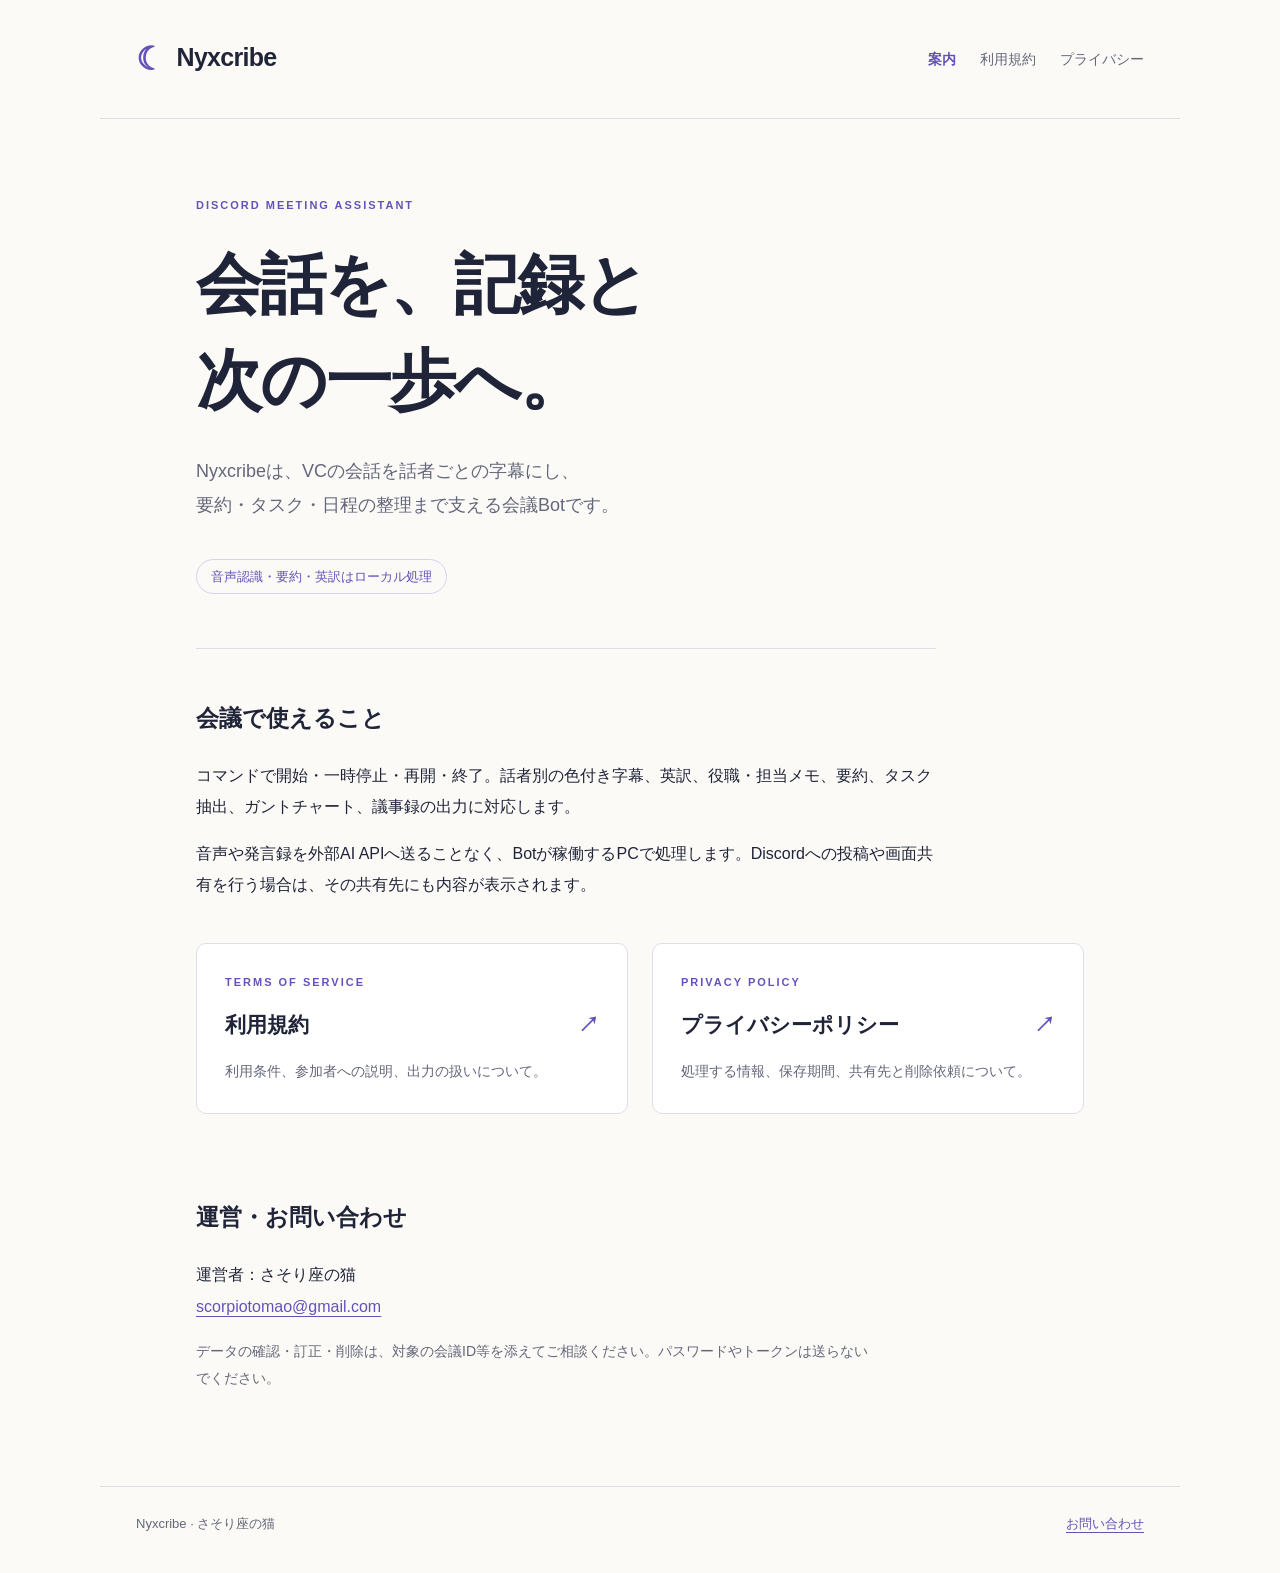
==== index.html @ 8d3084c2 "Publish Nyxcribe terms and privacy policy" ====
<!doctype html><html lang="ja"><head><meta charset="utf-8"><meta name="viewport" content="width=device-width,initial-scale=1"><meta name="description" content="Nyxcribeのサービス案内・利用規約・プライバシーポリシー。"><meta name="referrer" content="no-referrer"><title>会話を、記録と次の一歩へ — Nyxcribe</title><link rel="stylesheet" href="./style.css"></head><body><a class="skip" href="#main">本文へ</a><header><a class="brand" href="./index.html"><span class="moon" aria-hidden="true">☾</span> Nyxcribe</a><nav aria-label="メインナビゲーション"><a href="./index.html" aria-current="page">案内</a><a href="./terms.html">利用規約</a><a href="./privacy.html">プライバシー</a></nav></header><main id="main"><section class="hero"><div class="eyebrow">DISCORD MEETING ASSISTANT</div><h1>会話を、記録と<br>次の一歩へ。</h1><p class="lead">Nyxcribeは、VCの会話を話者ごとの字幕にし、<br>要約・タスク・日程の整理まで支える会議Botです。</p><p class="badge">音声認識・要約・英訳はローカル処理</p></section><section class="intro"><h2>会議で使えること</h2><p>コマンドで開始・一時停止・再開・終了。話者別の色付き字幕、英訳、役職・担当メモ、要約、タスク抽出、ガントチャート、議事録の出力に対応します。</p><p>音声や発言録を外部AI APIへ送ることなく、Botが稼働するPCで処理します。Discordへの投稿や画面共有を行う場合は、その共有先にも内容が表示されます。</p></section><section class="documents"><a class="document" href="./terms.html"><span class="eyebrow">TERMS OF SERVICE</span><h2>利用規約 <span aria-hidden="true">↗</span></h2><p>利用条件、参加者への説明、出力の扱いについて。</p></a><a class="document" href="./privacy.html"><span class="eyebrow">PRIVACY POLICY</span><h2>プライバシーポリシー <span aria-hidden="true">↗</span></h2><p>処理する情報、保存期間、共有先と削除依頼について。</p></a></section><section class="contact"><h2>運営・お問い合わせ</h2><p>運営者：さそり座の猫<br><a href="mailto:scorpiotomao@gmail.com">scorpiotomao@gmail.com</a></p><p class="small">データの確認・訂正・削除は、対象の会議ID等を添えてご相談ください。パスワードやトークンは送らないでください。</p></section></main><footer><span>Nyxcribe · さそり座の猫</span><a href="mailto:scorpiotomao@gmail.com">お問い合わせ</a></footer></body></html>
---- style.css ----
:root{color-scheme:light;--ink:#202438;--muted:#64677a;--purple:#6552b9;--line:#dedee8;--paper:#fbfaf7}*{box-sizing:border-box}body{margin:0;background:var(--paper);color:var(--ink);font:16px/1.95 "Segoe UI","Yu Gothic UI",Meiryo,sans-serif}a{color:var(--purple);text-underline-offset:4px}a:focus-visible{outline:3px solid #9b8de1;outline-offset:5px}.skip{position:absolute;left:12px;top:-80px;background:white;padding:8px}.skip:focus{top:12px}header{max-width:1080px;margin:auto;padding:28px 36px;display:flex;align-items:center;justify-content:space-between;border-bottom:1px solid var(--line);gap:24px}.brand{font-size:25px;font-weight:700;letter-spacing:-.7px;text-decoration:none;color:var(--ink);white-space:nowrap}.moon{color:var(--purple);font-size:32px;vertical-align:middle;margin-right:6px}nav{display:flex;gap:24px;font-size:14px}nav a{color:var(--muted);text-decoration:none}nav a[aria-current]{color:var(--purple);font-weight:700}main{max-width:960px;margin:0 auto;padding:64px 36px 80px}.eyebrow{display:block;font-size:11px;letter-spacing:2px;font-weight:700;color:var(--purple)}h1{font-size:clamp(30px,4.2vw,48px);line-height:1.45;letter-spacing:-.03em;margin:14px 0 34px}article{max-width:760px}article h2{font-size:21px;line-height:1.6;margin:42px 0 14px;border-top:1px solid var(--line);padding-top:24px}article p{margin:14px 0}article ul{padding-left:24px}article li{margin:8px 0}article>p:first-child{color:var(--muted);font-size:14px}p{overflow-wrap:anywhere}.hero{padding:12px 0 54px}.hero h1{font-size:clamp(40px,6vw,66px);margin-top:20px;margin-bottom:26px}.lead{font-size:18px;color:var(--muted);line-height:1.9}.badge{display:inline-block;font-size:13px;color:var(--purple);border:1px solid #d9d2ef;border-radius:30px;padding:4px 14px;margin:18px 0 0}.intro{max-width:740px;border-top:1px solid var(--line);padding-top:28px}.intro h2,.contact h2{font-size:23px}.documents{display:grid;grid-template-columns:1fr 1fr;gap:24px;margin:42px 0}.document{display:block;border:1px solid var(--line);background:#fff;padding:28px;text-decoration:none;color:var(--ink);border-radius:10px;transition:border-color .15s}.document:hover{border-color:var(--purple)}.document h2{font-size:21px;margin:12px 0}.document h2 span{float:right;color:var(--purple)}.document p{color:var(--muted);font-size:14px;margin:0}.contact{padding-top:20px}.small{font-size:14px;color:var(--muted);max-width:680px}footer{max-width:1080px;margin:auto;border-top:1px solid var(--line);padding:24px 36px 36px;display:flex;justify-content:space-between;gap:18px;color:var(--muted);font-size:13px}@media(max-width:680px){header{padding:18px 22px;align-items:flex-start;flex-direction:column;gap:12px}nav{gap:20px;font-size:13px}main{padding:40px 22px 56px}.documents{grid-template-columns:1fr;gap:16px}.document{padding:24px}.hero{padding-bottom:32px}.lead{font-size:16px}.lead br{display:none}footer{padding:22px;flex-direction:column;gap:4px}article h2{font-size:19px}h1{overflow-wrap:anywhere}}@media(prefers-reduced-motion:reduce){*{transition:none!important}}@media print{header nav,.skip{display:none}body{background:white;color:black}main{max-width:none;padding:20px}article{max-width:none}a{color:inherit}footer{margin-top:25px}}
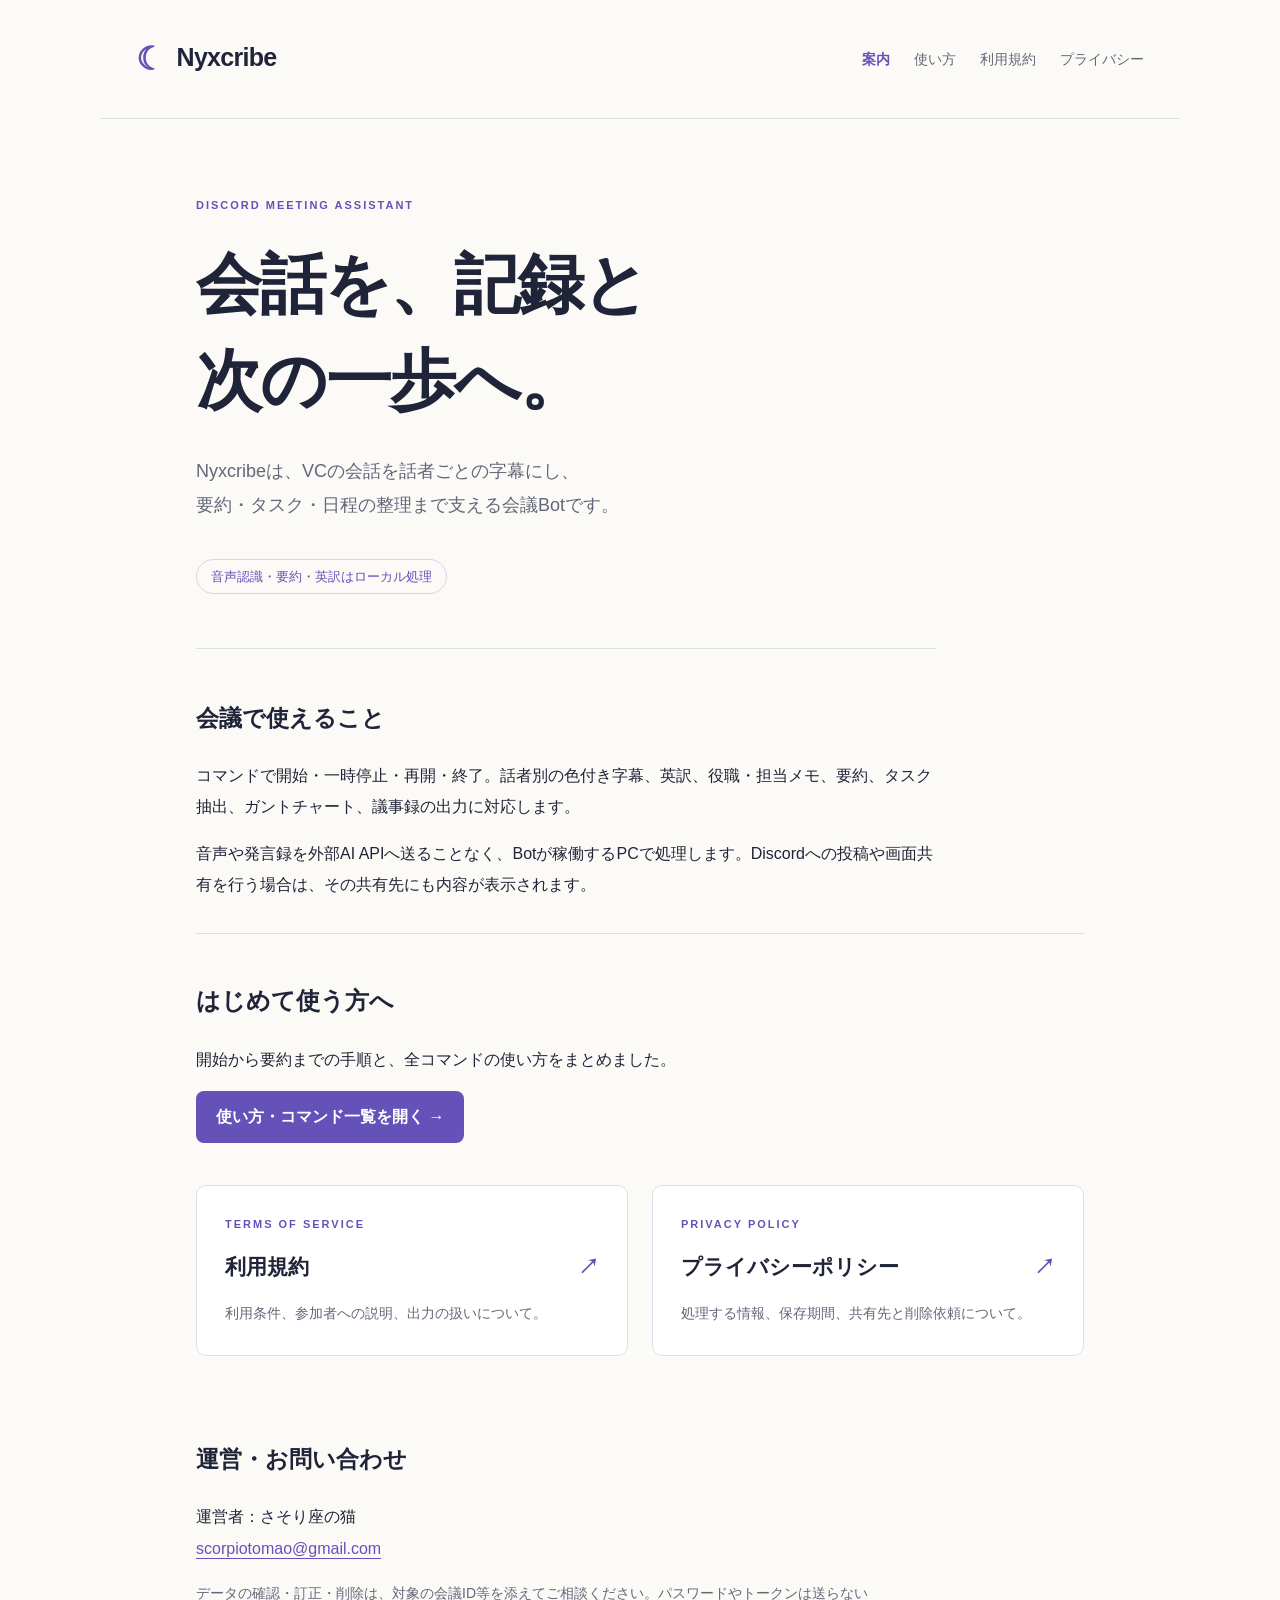
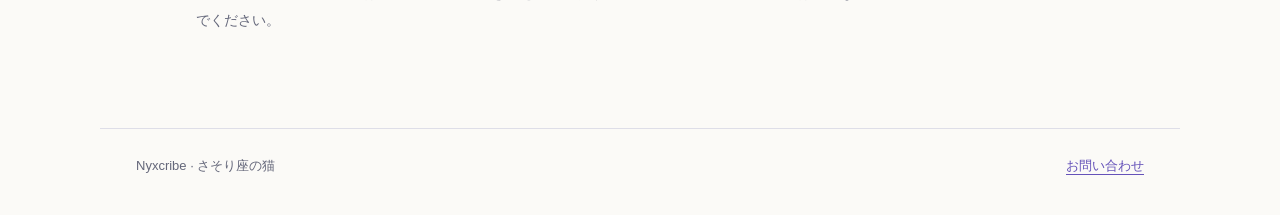
==== commit 69e01e0c: "Add usage guide and command reference" ====
--- a/index.html
+++ b/index.html
@@ -1 +1 @@
-<!doctype html><html lang="ja"><head><meta charset="utf-8"><meta name="viewport" content="width=device-width,initial-scale=1"><meta name="description" content="Nyxcribeのサービス案内・利用規約・プライバシーポリシー。"><meta name="referrer" content="no-referrer"><title>会話を、記録と次の一歩へ — Nyxcribe</title><link rel="stylesheet" href="./style.css"></head><body><a class="skip" href="#main">本文へ</a><header><a class="brand" href="./index.html"><span class="moon" aria-hidden="true">☾</span> Nyxcribe</a><nav aria-label="メインナビゲーション"><a href="./index.html" aria-current="page">案内</a><a href="./terms.html">利用規約</a><a href="./privacy.html">プライバシー</a></nav></header><main id="main"><section class="hero"><div class="eyebrow">DISCORD MEETING ASSISTANT</div><h1>会話を、記録と<br>次の一歩へ。</h1><p class="lead">Nyxcribeは、VCの会話を話者ごとの字幕にし、<br>要約・タスク・日程の整理まで支える会議Botです。</p><p class="badge">音声認識・要約・英訳はローカル処理</p></section><section class="intro"><h2>会議で使えること</h2><p>コマンドで開始・一時停止・再開・終了。話者別の色付き字幕、英訳、役職・担当メモ、要約、タスク抽出、ガントチャート、議事録の出力に対応します。</p><p>音声や発言録を外部AI APIへ送ることなく、Botが稼働するPCで処理します。Discordへの投稿や画面共有を行う場合は、その共有先にも内容が表示されます。</p></section><section class="documents"><a class="document" href="./terms.html"><span class="eyebrow">TERMS OF SERVICE</span><h2>利用規約 <span aria-hidden="true">↗</span></h2><p>利用条件、参加者への説明、出力の扱いについて。</p></a><a class="document" href="./privacy.html"><span class="eyebrow">PRIVACY POLICY</span><h2>プライバシーポリシー <span aria-hidden="true">↗</span></h2><p>処理する情報、保存期間、共有先と削除依頼について。</p></a></section><section class="contact"><h2>運営・お問い合わせ</h2><p>運営者：さそり座の猫<br><a href="mailto:scorpiotomao@gmail.com">scorpiotomao@gmail.com</a></p><p class="small">データの確認・訂正・削除は、対象の会議ID等を添えてご相談ください。パスワードやトークンは送らないでください。</p></section></main><footer><span>Nyxcribe · さそり座の猫</span><a href="mailto:scorpiotomao@gmail.com">お問い合わせ</a></footer></body></html>+<!doctype html><html lang="ja"><head><meta charset="utf-8"><meta name="viewport" content="width=device-width,initial-scale=1"><meta name="description" content="Nyxcribeのサービス案内・利用規約・プライバシーポリシー。"><meta name="referrer" content="no-referrer"><title>会話を、記録と次の一歩へ — Nyxcribe</title><link rel="stylesheet" href="./style.css"></head><body><a class="skip" href="#main">本文へ</a><header><a class="brand" href="./index.html"><span class="moon" aria-hidden="true">☾</span> Nyxcribe</a><nav aria-label="メインナビゲーション"><a href="./index.html" aria-current="page">案内</a><a href="./help.html">使い方</a><a href="./terms.html">利用規約</a><a href="./privacy.html">プライバシー</a></nav></header><main id="main"><section class="hero"><div class="eyebrow">DISCORD MEETING ASSISTANT</div><h1>会話を、記録と<br>次の一歩へ。</h1><p class="lead">Nyxcribeは、VCの会話を話者ごとの字幕にし、<br>要約・タスク・日程の整理まで支える会議Botです。</p><p class="badge">音声認識・要約・英訳はローカル処理</p></section><section class="intro"><h2>会議で使えること</h2><p>コマンドで開始・一時停止・再開・終了。話者別の色付き字幕、英訳、役職・担当メモ、要約、タスク抽出、ガントチャート、議事録の出力に対応します。</p><p>音声や発言録を外部AI APIへ送ることなく、Botが稼働するPCで処理します。Discordへの投稿や画面共有を行う場合は、その共有先にも内容が表示されます。</p></section><section class="guide-entry"><h2>はじめて使う方へ</h2><p>開始から要約までの手順と、全コマンドの使い方をまとめました。</p><a class="guide-button" href="./help.html">使い方・コマンド一覧を開く →</a></section><section class="documents"><a class="document" href="./terms.html"><span class="eyebrow">TERMS OF SERVICE</span><h2>利用規約 <span aria-hidden="true">↗</span></h2><p>利用条件、参加者への説明、出力の扱いについて。</p></a><a class="document" href="./privacy.html"><span class="eyebrow">PRIVACY POLICY</span><h2>プライバシーポリシー <span aria-hidden="true">↗</span></h2><p>処理する情報、保存期間、共有先と削除依頼について。</p></a></section><section class="contact"><h2>運営・お問い合わせ</h2><p>運営者：さそり座の猫<br><a href="mailto:scorpiotomao@gmail.com">scorpiotomao@gmail.com</a></p><p class="small">データの確認・訂正・削除は、対象の会議ID等を添えてご相談ください。パスワードやトークンは送らないでください。</p></section></main><footer><span>Nyxcribe · さそり座の猫</span><a href="mailto:scorpiotomao@gmail.com">お問い合わせ</a></footer></body></html>
--- a/style.css
+++ b/style.css
@@ -1 +1,2 @@
 :root{color-scheme:light;--ink:#202438;--muted:#64677a;--purple:#6552b9;--line:#dedee8;--paper:#fbfaf7}*{box-sizing:border-box}body{margin:0;background:var(--paper);color:var(--ink);font:16px/1.95 "Segoe UI","Yu Gothic UI",Meiryo,sans-serif}a{color:var(--purple);text-underline-offset:4px}a:focus-visible{outline:3px solid #9b8de1;outline-offset:5px}.skip{position:absolute;left:12px;top:-80px;background:white;padding:8px}.skip:focus{top:12px}header{max-width:1080px;margin:auto;padding:28px 36px;display:flex;align-items:center;justify-content:space-between;border-bottom:1px solid var(--line);gap:24px}.brand{font-size:25px;font-weight:700;letter-spacing:-.7px;text-decoration:none;color:var(--ink);white-space:nowrap}.moon{color:var(--purple);font-size:32px;vertical-align:middle;margin-right:6px}nav{display:flex;gap:24px;font-size:14px}nav a{color:var(--muted);text-decoration:none}nav a[aria-current]{color:var(--purple);font-weight:700}main{max-width:960px;margin:0 auto;padding:64px 36px 80px}.eyebrow{display:block;font-size:11px;letter-spacing:2px;font-weight:700;color:var(--purple)}h1{font-size:clamp(30px,4.2vw,48px);line-height:1.45;letter-spacing:-.03em;margin:14px 0 34px}article{max-width:760px}article h2{font-size:21px;line-height:1.6;margin:42px 0 14px;border-top:1px solid var(--line);padding-top:24px}article p{margin:14px 0}article ul{padding-left:24px}article li{margin:8px 0}article>p:first-child{color:var(--muted);font-size:14px}p{overflow-wrap:anywhere}.hero{padding:12px 0 54px}.hero h1{font-size:clamp(40px,6vw,66px);margin-top:20px;margin-bottom:26px}.lead{font-size:18px;color:var(--muted);line-height:1.9}.badge{display:inline-block;font-size:13px;color:var(--purple);border:1px solid #d9d2ef;border-radius:30px;padding:4px 14px;margin:18px 0 0}.intro{max-width:740px;border-top:1px solid var(--line);padding-top:28px}.intro h2,.contact h2{font-size:23px}.documents{display:grid;grid-template-columns:1fr 1fr;gap:24px;margin:42px 0}.document{display:block;border:1px solid var(--line);background:#fff;padding:28px;text-decoration:none;color:var(--ink);border-radius:10px;transition:border-color .15s}.document:hover{border-color:var(--purple)}.document h2{font-size:21px;margin:12px 0}.document h2 span{float:right;color:var(--purple)}.document p{color:var(--muted);font-size:14px;margin:0}.contact{padding-top:20px}.small{font-size:14px;color:var(--muted);max-width:680px}footer{max-width:1080px;margin:auto;border-top:1px solid var(--line);padding:24px 36px 36px;display:flex;justify-content:space-between;gap:18px;color:var(--muted);font-size:13px}@media(max-width:680px){header{padding:18px 22px;align-items:flex-start;flex-direction:column;gap:12px}nav{gap:20px;font-size:13px}main{padding:40px 22px 56px}.documents{grid-template-columns:1fr;gap:16px}.document{padding:24px}.hero{padding-bottom:32px}.lead{font-size:16px}.lead br{display:none}footer{padding:22px;flex-direction:column;gap:4px}article h2{font-size:19px}h1{overflow-wrap:anywhere}}@media(prefers-reduced-motion:reduce){*{transition:none!important}}@media print{header nav,.skip{display:none}body{background:white;color:black}main{max-width:none;padding:20px}article{max-width:none}a{color:inherit}footer{margin-top:25px}}
+:root{scroll-behavior:smooth;scroll-padding-top:24px}.guide-toc{display:flex;flex-wrap:wrap;gap:10px 22px;padding:18px 0 24px;border-bottom:1px solid var(--line)}.guide-toc a{font-size:14px}.guide-article{max-width:none}.guide-article h3{font-size:17px;margin:24px 0 10px}.guide-article strong{font-weight:700}.steps{padding-left:24px}.steps>li{padding:10px 0}.steps p{margin:8px 0}code{font-family:Consolas,monospace;font-size:.9em;background:#efedf5;border-radius:4px;padding:2px 5px;overflow-wrap:anywhere}pre{white-space:pre-wrap;overflow-wrap:anywhere;line-height:1.8}pre code{display:block;padding:12px 14px}.table-scroll{overflow-x:auto;border:1px solid var(--line);border-radius:8px;margin:16px 0}table{width:100%;border-collapse:collapse;text-align:left;font-size:14px}th{background:#efedf5;padding:14px 16px}td{padding:16px;vertical-align:top;border-top:1px solid var(--line)}td:first-child{width:46%}td details{margin-top:10px}details{border-bottom:1px solid var(--line);padding:14px 0}summary{cursor:pointer;color:var(--purple);font-weight:600}details ul{padding-left:18px}.note-box{background:white;border:1px solid var(--line);border-radius:10px;padding:8px 24px}.guide-entry{border-top:1px solid var(--line);margin-top:32px;padding-top:24px}.guide-button{display:inline-block;border-radius:8px;background:var(--purple);color:white;text-decoration:none;padding:10px 20px;font-weight:600}@media(max-width:680px){nav{flex-wrap:wrap;gap:8px 18px}td,th{padding:12px}td:first-child{width:44%}table{font-size:13px}.note-box{padding:4px 16px}}@media(prefers-reduced-motion:reduce){:root{scroll-behavior:auto}}
